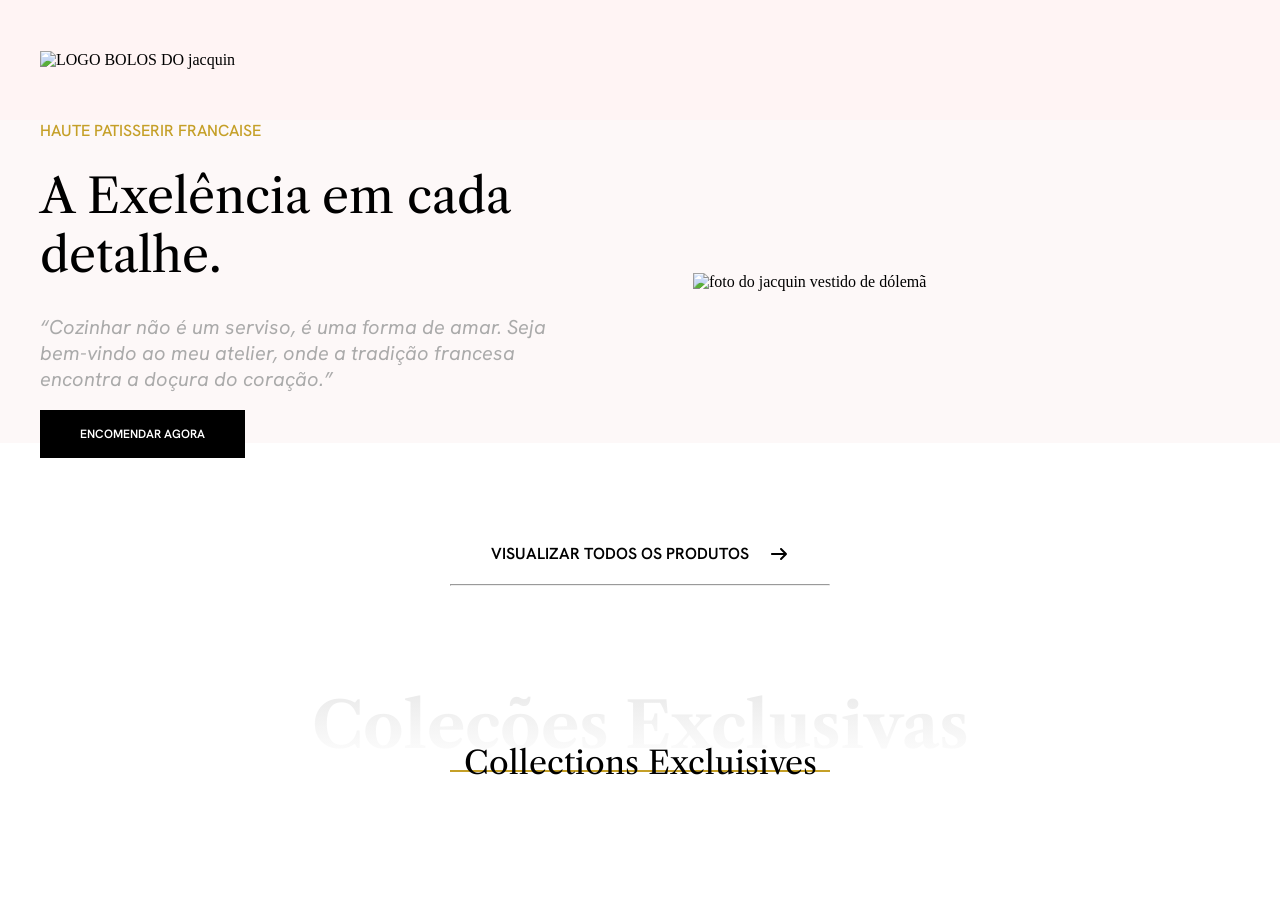
==== home/index.html @ 69667dd6 "Inicio html e css pagina home" ====
<!DOCTYPE html>
<html lang="pt-br">

<head>
    <meta charset="UTF-8">
    <meta name="viewport" content="width=device-width, initial-scale=1.0">
    <title>home - bolos do jacquin</title>
    <link rel="stylesheet" href="style.css">
    <link rel="preconnect" href="https://fonts.googleapis.com">
    <link rel="preconnect" href="https://fonts.gstatic.com" crossorigin>
    <link
        href="https://fonts.googleapis.com/css2?family=Hanken+Grotesk:ital,wght@0,100..900;1,100..900&family=Libre+Caslon+Text:ital,wght@0,400;0,700;1,400&display=swap"
        rel="stylesheet">
</head>

<body>
    <header class="home_cabecalho">
        <div class="home_container">
            <img src="../img/LOGO.svg" alt="LOGO BOLOS DO jacquin">
        </div>
    </header>
    <main>
        <h1>pagina inicial bolos do</h1>
        <section class="home_banner">
            <div class="home_container banner_container">
                <div class="box_texto_banner">
                    <span class="linha1">haute patisserir francaise</span><br>
                    <span class="linha2"> A Exelência em cada detalhe.</span>
                    <p class="linha3">“Cozinhar não é um serviso, é uma forma de amar.
                        Seja bem-vindo ao meu atelier, onde a tradição
                        francesa encontra a doçura do coração.”</p>
                    <a class="linha4" href=>ENCOMENDAR AGORA</a>
                </div>
                <img src="../img/jacquin_banner.png" alt="foto do jacquin vestido de dólemã">
            </div>
        </section>

    <section class="home_container home_produtos">
<div class="link_produtos">
    <div>
        <a href="">visualizar todos os produtos</a>
        <svg xmlns="http://www.w3.org/2000/svg" viewBox="0 0 640 640"><!--!Font Awesome Free 7.3.1 by @fontawesome - https://fontawesome.com License - https://fontawesome.com/license/free Copyright 2026 Fonticons, Inc.--><path d="M566.6 342.6C579.1 330.1 579.1 309.8 566.6 297.3L406.6 137.3C394.1 124.8 373.8 124.8 361.3 137.3C348.8 149.8 348.8 170.1 361.3 182.6L466.7 288L96 288C78.3 288 64 302.3 64 320C64 337.7 78.3 352 96 352L466.7 352L361.3 457.4C348.8 469.9 348.8 490.2 361.3 502.7C373.8 515.2 394.1 515.2 406.6 502.7L566.6 342.7z"/></svg>
    </div>
    <hr>
</div>

<div class="home_subtitulo">
<h2>Coleções Exclusivas</h2>
<span> Collections Excluisives</span>
<hr>
</div>
<div></div>
    </section>
    </main>
</body>

</html>
---- home/style.css ----
*{
    margin: 0;
    padding: 0;
    box-sizing: border-box;
}

h1{
    position: absolute;
    width: 1px;
    height: 1px;
    margin: -1px;
    overflow: hidden;
}

/* --------- CABECALHO --------- */
.home_cabecalho{
    background-color: #fff4f4;
    height: 120px;
    display: flex;
    justify-content: center;
    align-items: center;
}

.home_container{
    /* background-color: aqua; */
    max-width: 1200px; /*largura maxima 1200px*/
    width: 95%;/*largura 95%*/
    margin: 0 auto;
    /* margin: 0 auto; */
}




/* --------- banner --------- */
.home_banner{
    background-color: #fdf8f8;
}

.box_texto_banner{
    /* background-color: brown; */
    font-family: "Hanken Grotesk", sans-serif;
    max-width: 520px;
}

.banner_container{
    display: flex;
    align-items: center;
     justify-content: space-between;
}

.banner_container img{
    width: 547px;
   
}

.linha1{
color: #C5A028;
font-size: 16px; 
font-weight: 500;
text-transform: uppercase;
margin-bottom: 25px;
display: inline-block;
}

.linha2{
    font-family: "Libre Caslon Text", serif;
    font-size: 48px;
    margin-bottom: 30px;
    display: inline-block;
}


.linha3{
    font-size: 20px;
    font-style: italic;
    color: #AAAAAA;
    margin-bottom: 30px;
    display: inline-block;
}

.linha4{
    font-weight: 600;
    font-size: 12px;
    text-transform: uppercase;
    color: #FFFFFF;
    text-decoration:none;

    background-color: #000;
    padding: 16px 40px;
}






/* --------- produtos --------- */
.home_produtos{
    padding: 100px 0;
}



.link_produtos a {
    font-family: "Hanken Grotesk", sans-serif;
    font-weight: 600;
    font-size: 16px;
    text-transform: uppercase;

    text-decoration: none;
    color: #000000;
}

.link_produtos svg{
    width: 20px;
}

.link_produtos div{
    display: flex;
    align-items: center;
    justify-content: center;
    gap: 20px;
    margin-bottom: 20px;
}


.link_produtos hr{
    max-width: 380px;
    width: 100%;
    margin: 0 auto;
}

.home_subtitulo{
       font-family: "Libre Caslon Text", serif;
       /* background-color: aquamarine; */
       display: flex;
       flex-direction: column;
       align-items: center;
       position: relative;
       margin-top: 100px;


}

.home_subtitulo h2{
    font-weight: 700;
    font-size: 64px;
    background-image: linear-gradient(0deg,#FFffff, #E9E9E9);
    background-clip: text;
    -webkit-background-clip: text;

    color: transparent;
    -webkit-text-fill-color: transparent;


}
.home_subtitulo span{
    font-size: 32px;
    position: absolute;
    bottom: -10px;
}

.home_subtitulo hr{
    max-width: 380px;
    width: 100%;
    background-color: #C5A028;
    margin-top: 5px;
    border: none;
    height: 2px;

}
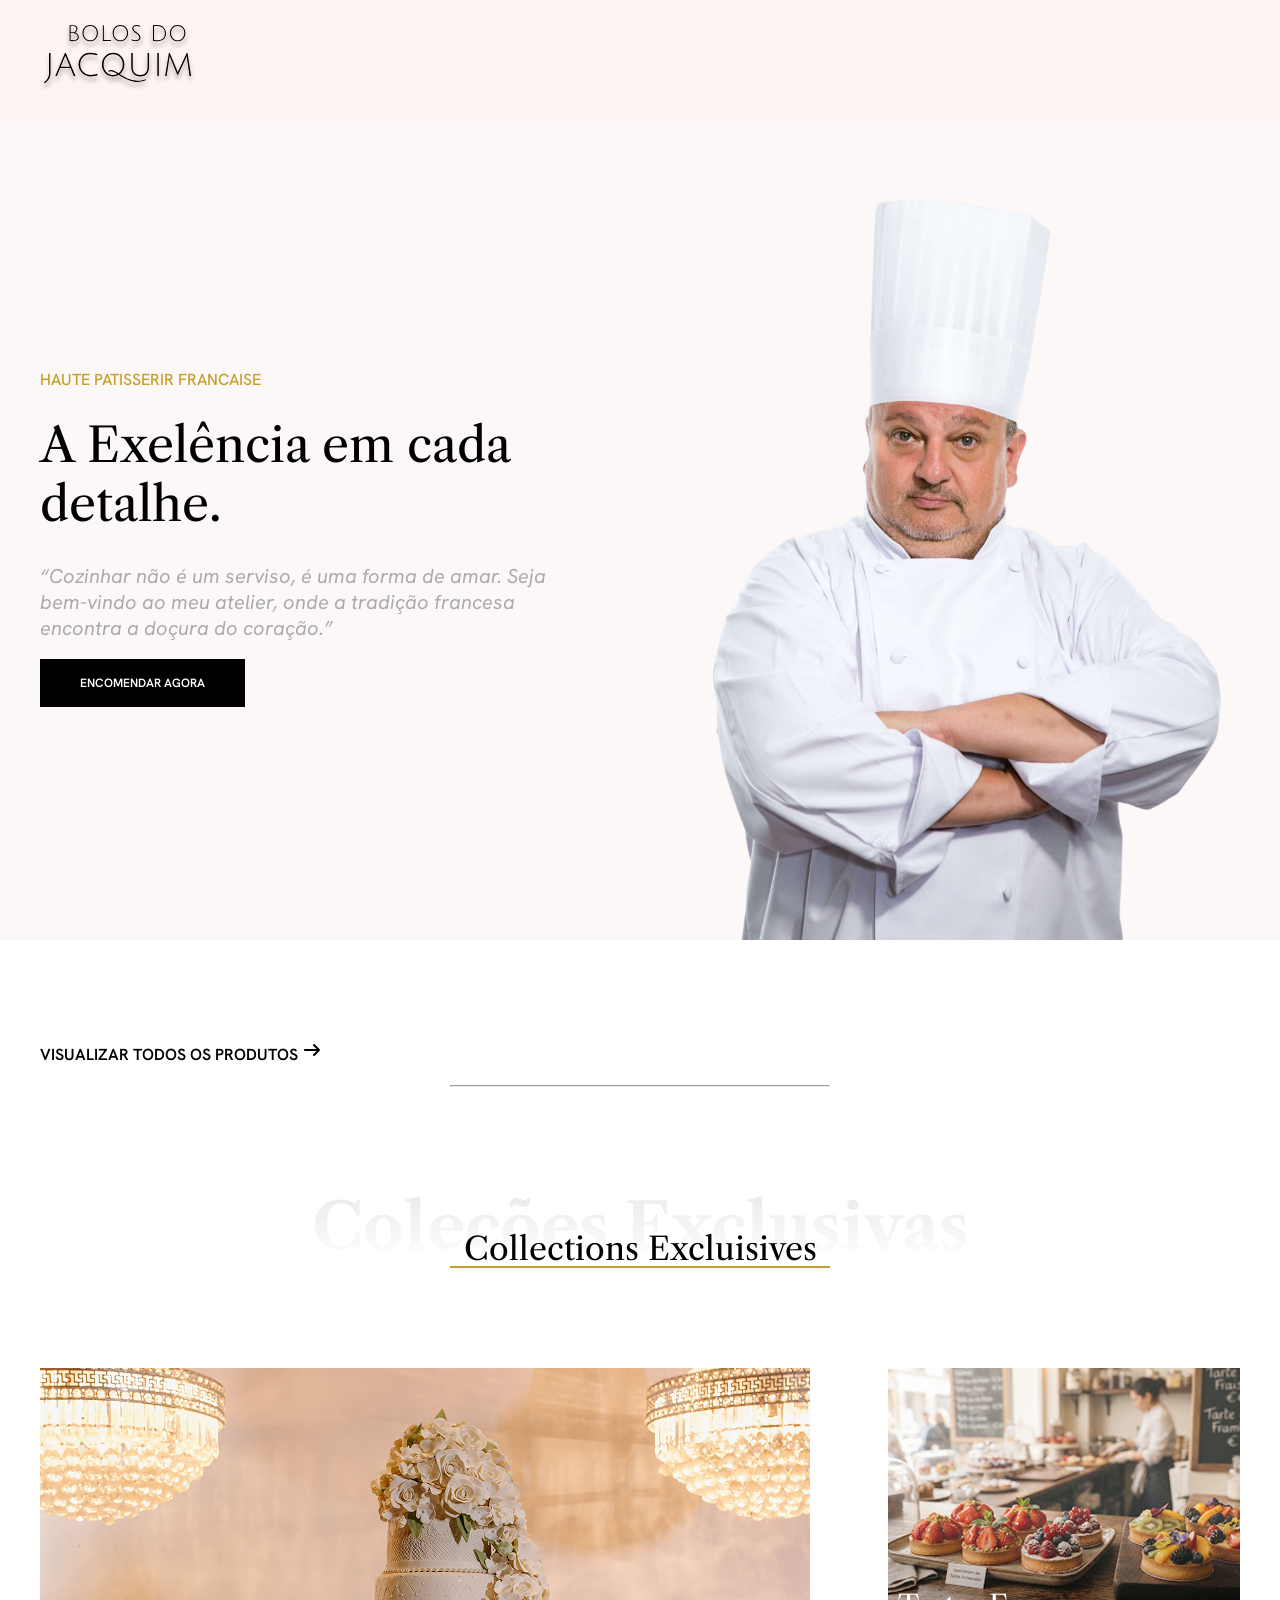
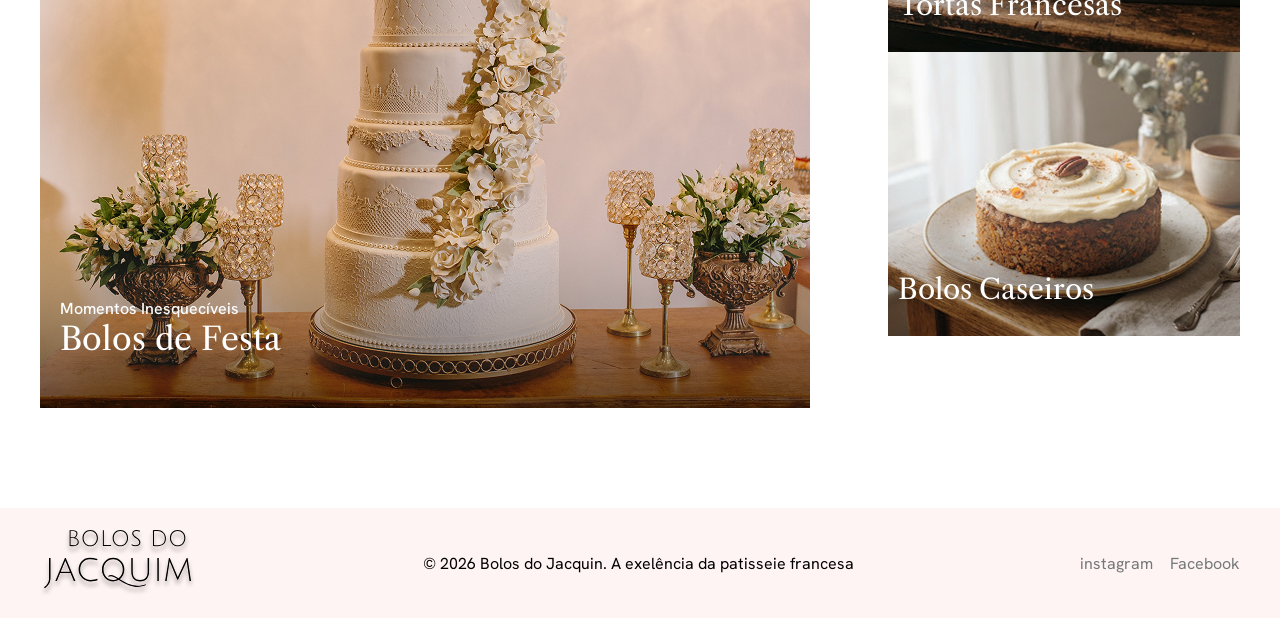
==== commit 37fce0cb: "inicio da pagina de cadastro e listagem de produtos" ====
--- a/home/index.html
+++ b/home/index.html
@@ -16,7 +16,7 @@
 <body>
     <header class="home_cabecalho">
         <div class="home_container">
-            <img src="../img/LOGO.svg" alt="LOGO BOLOS DO jacquin">
+            <img src="../img/logo.svg" alt="LOGO BOLOS DO jacquin">
         </div>
     </header>
     <main>
@@ -31,7 +31,7 @@
                         francesa encontra a doçura do coração.”</p>
                     <a class="linha4" href=>ENCOMENDAR AGORA</a>
                 </div>
-                <img src="../img/jacquin_banner.png" alt="foto do jacquin vestido de dólemã">
+                <img src="../img/jacquin banner.png" alt="foto do jacquin vestido de dólemã">
             </div>
         </section>
 
@@ -49,9 +49,47 @@
 <span> Collections Excluisives</span>
 <hr>
 </div>
-<div></div>
+
+<div class="container_categorias">
+    <a href="">
+    <div class="img_categoria1">
+        <span>Momentos Inesquecíveis</span>
+        <h3>Bolos de Festa</h3>
+       </div>
+    </a>
+
+
+    <div class="coluna_categorias">
+        <a href="">
+            <div class="img_categoria2">
+                <h3>Tortas Francesas</h3>
+            </div>
+        </a>
+         <a href="">
+            <div class="img_categoria3">
+<h3>Bolos Caseiros</h3>
+
+            </div>
+        </a>
+    </div>
+</div>
+
     </section>
+
     </main>
+
+    <footer>
+        <div class="home_container footer_container">
+            <img src="../img/logo.svg" alt="Logo do Bolos do Jacquin">
+            <span>© 2026 Bolos do Jacquin. A exelência da patisseie francesa</span>
+            <nav class="nav_footer">
+                <a href="">instagram</a>
+                <a href="">Facebook</a>
+            </nav>
+        </div>
+    </footer>
+
 </body>
 
-</html>+
+</html>
--- a/home/style.css
+++ b/home/style.css
@@ -1,10 +1,10 @@
-*{
+* {
     margin: 0;
     padding: 0;
     box-sizing: border-box;
 }
 
-h1{
+h1 {
     position: absolute;
     width: 1px;
     height: 1px;
@@ -13,7 +13,7 @@
 }
 
 /* --------- CABECALHO --------- */
-.home_cabecalho{
+.home_cabecalho {
     background-color: #fff4f4;
     height: 120px;
     display: flex;
@@ -21,10 +21,12 @@
     align-items: center;
 }
 
-.home_container{
+.home_container {
     /* background-color: aqua; */
-    max-width: 1200px; /*largura maxima 1200px*/
-    width: 95%;/*largura 95%*/
+    max-width: 1200px;
+    /*largura maxima 1200px*/
+    width: 95%;
+    /*largura 95%*/
     margin: 0 auto;
     /* margin: 0 auto; */
 }
@@ -33,37 +35,37 @@
 
 
 /* --------- banner --------- */
-.home_banner{
+.home_banner {
     background-color: #fdf8f8;
 }
 
-.box_texto_banner{
+.box_texto_banner {
     /* background-color: brown; */
     font-family: "Hanken Grotesk", sans-serif;
     max-width: 520px;
 }
 
-.banner_container{
-    display: flex;
-    align-items: center;
-     justify-content: space-between;
-}
-
-.banner_container img{
+.banner_container {
+    display: flex;
+    align-items: center;
+    justify-content: space-between;
+}
+
+.banner_container img {
     width: 547px;
-   
-}
-
-.linha1{
-color: #C5A028;
-font-size: 16px; 
-font-weight: 500;
-text-transform: uppercase;
-margin-bottom: 25px;
-display: inline-block;
-}
-
-.linha2{
+
+}
+
+.linha1 {
+    color: #C5A028;
+    font-size: 16px;
+    font-weight: 500;
+    text-transform: uppercase;
+    margin-bottom: 25px;
+    display: inline-block;
+}
+
+.linha2 {
     font-family: "Libre Caslon Text", serif;
     font-size: 48px;
     margin-bottom: 30px;
@@ -71,7 +73,7 @@
 }
 
 
-.linha3{
+.linha3 {
     font-size: 20px;
     font-style: italic;
     color: #AAAAAA;
@@ -79,12 +81,12 @@
     display: inline-block;
 }
 
-.linha4{
+.linha4 {
     font-weight: 600;
     font-size: 12px;
     text-transform: uppercase;
     color: #FFFFFF;
-    text-decoration:none;
+    text-decoration: none;
 
     background-color: #000;
     padding: 16px 40px;
@@ -96,7 +98,7 @@
 
 
 /* --------- produtos --------- */
-.home_produtos{
+.home_produtos {
     padding: 100px 0;
 }
 
@@ -112,41 +114,40 @@
     color: #000000;
 }
 
-.link_produtos svg{
+.link_produtos svg {
     width: 20px;
 }
 
-.link_produtos div{
-    display: flex;
-    align-items: center;
-    justify-content: center;
+.link_produtos div {
+   
     gap: 20px;
     margin-bottom: 20px;
 }
 
 
-.link_produtos hr{
+.link_produtos hr {
     max-width: 380px;
     width: 100%;
     margin: 0 auto;
 }
 
-.home_subtitulo{
-       font-family: "Libre Caslon Text", serif;
-       /* background-color: aquamarine; */
-       display: flex;
-       flex-direction: column;
-       align-items: center;
-       position: relative;
-       margin-top: 100px;
-
-
-}
-
-.home_subtitulo h2{
+.home_subtitulo {
+    font-family: "Libre Caslon Text", serif;
+    /* background-color: aquamarine; */
+    display: flex;
+    flex-direction: column;
+    align-items: center;
+    position: relative;
+    margin-top: 100px;
+    margin-bottom: 100px;
+
+
+}
+
+.home_subtitulo h2 {
     font-weight: 700;
     font-size: 64px;
-    background-image: linear-gradient(0deg,#FFffff, #E9E9E9);
+    background-image: linear-gradient(0deg, #FFffff, #E9E9E9);
     background-clip: text;
     -webkit-background-clip: text;
 
@@ -155,18 +156,131 @@
 
 
 }
-.home_subtitulo span{
+
+.home_subtitulo span {
     font-size: 32px;
     position: absolute;
     bottom: -10px;
-}
-
-.home_subtitulo hr{
+    margin-bottom: 10px;
+}
+
+.home_subtitulo hr {
     max-width: 380px;
     width: 100%;
     background-color: #C5A028;
-    margin-top: 5px;
     border: none;
     height: 2px;
 
+}
+
+.img_categoria1 {
+    background-image: url(../img/pexels-jonathanborba-26774588\ 1.png);
+    /* width: 100%; */
+    width: 770px;
+    height: 640px;
+    display: flex;
+    flex-direction: column;
+    justify-content: flex-end;
+    padding: 50px 20px;
+}
+
+.container_categorias{
+    display: flex;
+    justify-content: space-between;
+    width: 100%;
+}
+
+
+.container_categorias a {
+    color: #FFffff;
+    text-decoration: none;
+}
+
+
+.img_categoria1 span {
+    font-family: "Hanken Grotesk", sans-serif;
+    font-weight: 500;
+
+}
+
+
+
+
+.img_categoria1 h3 {
+    font-size: 32px;
+}
+
+.home_produtos h3 {
+font-family: "Libre Caslon Text", serif;
+font-weight: 400;
+}
+
+
+.home_container h3 {
+    font-family: "Libre Caslon Text", serif;
+
+}
+
+
+.img_categoria2 {
+
+    background-image: url(../img/Image\ \(1\).png);
+
+}
+
+
+.img_categoria3 {
+
+    background-image: url(../img/Image\ \(2\).png)
+}
+
+
+.img_categoria2,
+.img_categoria3 {
+    /* width: 25px; */
+    width: 352px;
+    height: 284px;
+    display: flex;
+    align-items: flex-end;
+    padding: 30px 10px;
+    font-size: 24px;
+     
+}
+
+
+/* --------- footer --------- */
+
+footer{
+    background-color: #fff4f4;
+    height: 110px;
+    display: flex;
+    align-items: center;
+}
+
+
+
+.footer_container{
+    display: flex;
+    justify-content: space-between;
+    align-items: center;
+
+
+}
+
+.nav_footer{
+    display: flex;
+    justify-content: space-between;
+    width: 160px;
+}
+
+
+
+.footer_container span,
+.nav_footer a{
+    font-family: "Hanken Grotesk", sans-serif;
+}
+
+.nav_footer a{
+text-decoration: none;
+color: #747878;
 }
